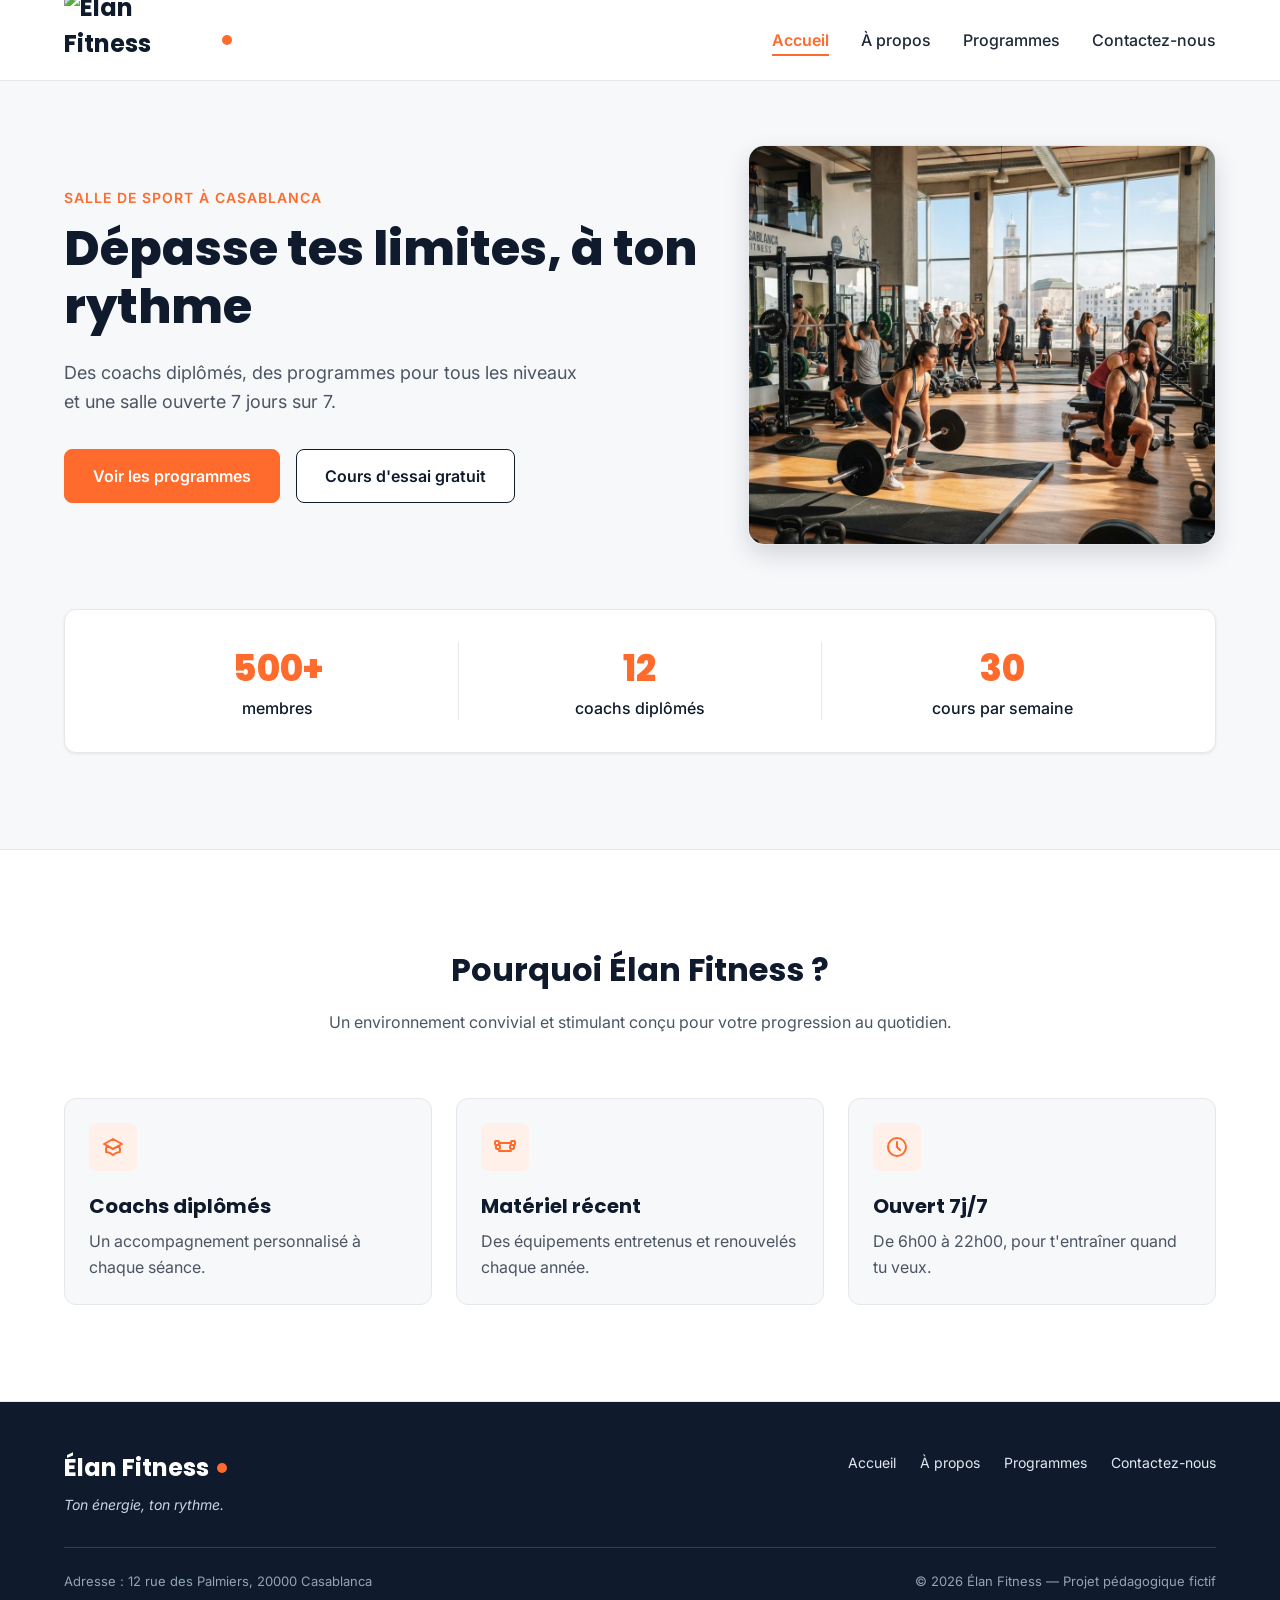
==== index.html @ 0a25fdf3 "Ajout du logo" ====
<!doctype html>
<html lang="fr">
  <head>
    <meta charset="UTF-8" />
    <meta name="viewport" content="width=device-width, initial-scale=1" />
    <meta
      name="description"
      content="Élan Fitness, salle de sport à Casablanca : musculation, yoga, cardio et boxe fitness avec des coachs diplômés. Réservez votre cours d'essai gratuit."
    />
    <title>Élan Fitness | Salle de sport à Casablanca</title>

    <link rel="preconnect" href="https://fonts.googleapis.com" />
    <link rel="preconnect" href="https://fonts.gstatic.com" crossorigin />
    <link
      href="https://fonts.googleapis.com/css2?family=Inter:wght@400;500;600&family=Poppins:wght@600;700;800&display=swap"
      rel="stylesheet"
    />

    <link rel="stylesheet" href="style.css" />
  </head>

  <body>
    <header class="en-tete">
      <div class="conteneur en-tete-contenu">
        <a href="/index.html" class="logo">
          <img src="img/logo-elan.png" alt="Élan Fitness">
        </a>

        <nav aria-label="Navigation principale">
          <ul class="menu">
            <li><a href="./index.html" class="lien-actif">Accueil</a></li>
            <li><a href="./propos.html">À propos</a></li>
            <li><a href="./programmes.html">Programmes</a></li>
            <li><a href="./contact.html">Contactez-nous</a></li>
          </ul>
        </nav>
      </div>
    </header>

    <main>
      <section id="accueil" class="hero">
        <div class="conteneur">
          <div class="hero-contenu">
            <div class="hero-texte">
              <p class="sur-titre">Salle de sport à Casablanca</p>
              <h1>Dépasse tes limites, à ton rythme</h1>
              <p class="hero-description">
                Des coachs diplômés, des programmes pour tous les niveaux et une
                salle ouverte 7 jours sur 7.
              </p>
              <div class="boutons">
                <a href="./programmes.html" class="bouton bouton-principal"
                  >Voir les programmes</a
                >
                <a href="./contact.html" class="bouton bouton-secondaire"
                  >Cours d'essai gratuit</a
                >
              </div>
            </div>

            <img
              class="hero-image"
              src="img/hero.jpg"
              alt="Des personnes s'entraînent dans une salle de sport lumineuse à Casablanca"
            />
          </div>

          <div class="chiffres">
            <div class="chiffre">
              <p class="chiffre-nombre">500+</p>
              <p>membres</p>
            </div>
            <div class="chiffre">
              <p class="chiffre-nombre">12</p>
              <p>coachs diplômés</p>
            </div>
            <div class="chiffre">
              <p class="chiffre-nombre">30</p>
              <p>cours par semaine</p>
            </div>
          </div>
        </div>
      </section>

      <section class="section section-blanche">
        <div class="conteneur">
          <div class="section-titre">
            <h2>Pourquoi Élan Fitness ?</h2>
            <p>
              Un environnement convivial et stimulant conçu pour votre
              progression au quotidien.
            </p>
          </div>

          <div class="cartes">
            <article class="carte carte-avantage">
              <div class="icone"><img src="img/icone-coach.svg" alt="" /></div>
              <h3>Coachs diplômés</h3>
              <p>Un accompagnement personnalisé à chaque séance.</p>
            </article>

            <article class="carte carte-avantage">
              <div class="icone">
                <img src="img/icone-materiel.svg" alt="" />
              </div>
              <h3>Matériel récent</h3>
              <p>Des équipements entretenus et renouvelés chaque année.</p>
            </article>

            <article class="carte carte-avantage">
              <div class="icone">
                <img src="img/icone-horloge.svg" alt="" />
              </div>
              <h3>Ouvert 7j/7</h3>
              <p>De 6h00 à 22h00, pour t'entraîner quand tu veux.</p>
            </article>
          </div>
        </div>
      </section>
    </main>

    <footer class="pied-de-page">
      <div class="conteneur">
        <div class="pied-haut">
          <div>
            <p class="logo logo-clair">Élan Fitness</p>
            <p class="slogan">Ton énergie, ton rythme.</p>
          </div>

          <nav aria-label="Navigation du pied de page">
            <ul class="menu menu-pied">
              <li><a href="./index.html">Accueil</a></li>
              <li><a href="./propos.html">À propos</a></li>
              <li><a href="./programmes.html">Programmes</a></li>
              <li><a href="./contact.html">Contactez-nous</a></li>
            </ul>
          </nav>
        </div>

        <div class="pied-bas">
          <p>Adresse : 12 rue des Palmiers, 20000 Casablanca</p>
          <p>&copy; 2026 Élan Fitness — Projet pédagogique fictif</p>
        </div>
      </div>
    </footer>
  </body>
</html>
---- style.css ----
* {
  box-sizing: border-box;
  margin: 0;
  padding: 0;
}

html {
  scroll-behavior: smooth;
}

body {
  font-family: 'Inter', Arial, sans-serif;
  font-size: 16px;
  line-height: 1.5;
  color: #1F2937;
  background-color: #F7F8FA;
}

h1, h2, h3, h4 {
  font-family: 'Poppins', Arial, sans-serif;
  color: #0F1B2D;
}

a {
  color: inherit;
  text-decoration: none;
}

ul {
  list-style: none;
}

img {
  display: block;
  max-width: 100%;
}

a:focus-visible,
button:focus-visible {
  outline: 3px solid #FF6B2C;
  outline-offset: 2px;
}

svg{
  height: 20px;
}

.conteneur {
  width: 100%;
  max-width: 1200px;
  margin: 0 auto;
  padding: 0 24px;
}

.section {
  padding: 96px 0;
}

.section-blanche {
  background-color: #FFFFFF;
  border-top: 1px solid #E5E7EB;
  border-bottom: 1px solid #E5E7EB;
}

.section-titre {
  max-width: 640px;
  margin: 0 auto 64px;
  text-align: center;
}

.section-titre h2 {
  font-size: 32px;
  margin-bottom: 16px;
}

.section-titre h3 {
  font-size: 26px;
  margin-bottom: 12px;
}

.section-titre p {
  color: #4B5563;
}

.sur-titre {
  font-size: 14px;
  font-weight: 600;
  color: #FF6B2C;
  text-transform: uppercase;
  letter-spacing: 1px;
  margin-bottom: 12px;
}

.bouton {
  display: inline-block;
  padding: 14px 28px;
  border-radius: 8px;
  font-size: 16px;
  font-weight: 600;
  text-align: center;
  cursor: pointer;
}

.bouton-principal {
  background-color: #FF6B2C;
  border: 1px solid #FF6B2C;
  color: #FFFFFF;
}

.bouton-principal:hover {
  background-color: #F05817;
}

.bouton-secondaire {
  background-color: #FFFFFF;
  border: 1px solid #0F1B2D;
  color: #0F1B2D;
}

.bouton-secondaire:hover {
  background-color: #F3F4F6;
}

.cartes {
  display: flex;
  gap: 24px;
}

.carte {
  flex: 1;
  background-color: #FFFFFF;
  border: 1px solid #E5E7EB;
  border-radius: 12px;
  box-shadow: 0 1px 3px rgba(15, 27, 45, 0.08);
}

.icone {
  width: 48px;
  height: 48px;
  background-color: #FFF0EA;
  border-radius: 8px;
  display: flex;
  align-items: center;
  justify-content: center;
}

.icone img {
  width: 24px;
  height: 24px;
}

.icone-petite {
  width: 32px;
  height: 32px;
  border-radius: 50%;
}

.icone-petite img {
  width: 16px;
  height: 16px;
}

.en-tete {
  position: sticky;
  top: 0;
  z-index: 10;
  background-color: #FFFFFF;
  border-bottom: 1px solid #E5E7EB;
}

.en-tete-contenu {
  height: 80px;
  display: flex;
  align-items: center;
  justify-content: space-between;
}

.logo {
  display: flex;
  align-items: center;
  font-family: 'Poppins', Arial, sans-serif;
  font-size: 24px;
  font-weight: 700;
  color: #0F1B2D;
}

.logo::after {
  content: "";
  width: 10px;
  height: 10px;
  margin-left: 8px;
  background-color: #FF6B2C;
  border-radius: 50%;
}

.menu {
  display: flex;
  gap: 32px;
}

.menu a {
  font-weight: 500;
  padding-bottom: 4px;
  border-bottom: 2px solid transparent;
}

.menu a:hover {
  color: #FF6B2C;
}

.menu .lien-actif {
  color: #FF6B2C;
  font-weight: 600;
  border-bottom-color: #FF6B2C;
}

.hero {
  padding: 64px 0 96px;
}

.hero-contenu {
  display: flex;
  align-items: center;
  gap: 32px;
}

.hero-texte {
  flex: 7;
}

.hero-texte h1 {
  font-size: 48px;
  font-weight: 800;
  line-height: 1.2;
  margin-bottom: 24px;
}

.hero-description {
  max-width: 520px;
  font-size: 18px;
  line-height: 1.6;
  color: #4B5563;
  margin-bottom: 32px;
}

.boutons {
  display: flex;
  flex-wrap: wrap;
  gap: 16px;
}

.hero-image {
  flex: 5;
  min-width: 0;
  height: 400px;
  object-fit: cover;
  border-radius: 16px;
  border: 1px solid #E5E7EB;
  box-shadow: 0 10px 25px rgba(15, 27, 45, 0.15);
}

.chiffres {
  display: flex;
  margin-top: 64px;
  padding: 32px;
  background-color: #FFFFFF;
  border: 1px solid #E5E7EB;
  border-radius: 12px;
  box-shadow: 0 1px 3px rgba(15, 27, 45, 0.08);
}

.chiffre {
  flex: 1;
  text-align: center;
  font-weight: 500;
  color: #0F1B2D;
}

.chiffre + .chiffre {
  border-left: 1px solid #E5E7EB;
}

.chiffre-nombre {
  font-family: 'Poppins', Arial, sans-serif;
  font-size: 36px;
  font-weight: 800;
  color: #FF6B2C;
}

.carte-avantage {
  padding: 24px;
  background-color: #F7F8FA;
  box-shadow: none;
}

.carte-avantage .icone {
  margin-bottom: 20px;
}

.carte-avantage h3 {
  font-size: 20px;
  margin-bottom: 8px;
}

.carte-avantage p {
  color: #4B5563;
  line-height: 1.6;
}

.apropos-contenu {
  display: flex;
  align-items: center;
  gap: 64px;
}

.apropos-texte {
  flex: 7;
}

.apropos-texte h2 {
  font-size: 36px;
  line-height: 1.2;
  margin-bottom: 20px;
}

.apropos-texte p {
  color: #4B5563;
  line-height: 1.7;
  margin-bottom: 16px;
}

.valeurs {
  display: flex;
  gap: 16px;
  margin-top: 32px;
}

.valeur {
  flex: 1;
  display: flex;
  align-items: center;
  gap: 12px;
  padding: 12px 16px;
  background-color: #FFFFFF;
  border: 1px solid #E5E7EB;
  border-radius: 12px;
  font-family: 'Poppins', Arial, sans-serif;
  font-size: 14px;
  font-weight: 600;
  color: #0F1B2D;
}

.apropos-image {
  flex: 5;
  min-width: 0;
  height: 360px;
  object-fit: cover;
  border-radius: 16px;
  box-shadow: 0 10px 25px rgba(15, 27, 45, 0.15);
}

.carte-programme {
  display: flex;
  flex-direction: column;
  overflow: hidden;
}

.carte-programme > img {
  width: 100%;
  height: 200px;
  object-fit: cover;
}

.programme-corps {
  flex: 1;
  display: flex;
  flex-direction: column;
  padding: 20px;
}

.programme-corps h3 {
  font-size: 20px;
  margin-bottom: 8px;
}

.programme-corps p {
  font-size: 15px;
  color: #4B5563;
}

.etiquette {
  align-self: flex-start;
  padding: 4px 10px;
  margin-bottom: 12px;
  border-radius: 6px;
  font-size: 12px;
  font-weight: 600;
}

.etiquette-orange {
  background-color: #FFEDE5;
  color: #C2410C;
}

.etiquette-bleue {
  background-color: #DBEAFE;
  color: #1D4ED8;
}

.etiquette-verte {
  background-color: #D1FAE5;
  color: #047857;
}

.programme-corps .duree {
  display: flex;
  align-items: center;
  gap: 8px;
  margin-top: auto;
  padding-top: 16px;
  border-top: 1px solid #E5E7EB;
  font-size: 13px;
  font-weight: 600;
  color: #0F1B2D;
}

.programme-corps h3 + p {
  margin-bottom: 16px;
}

.duree img {
  width: 16px;
  height: 16px;
}

.formules {
  margin-top: 96px;
}

.formule {
  position: relative;
  display: flex;
  flex-direction: column;
  padding: 28px;
}

.formule h4 {
  font-size: 20px;
}

.prix {
  margin: 8px 0 16px;
  font-family: 'Poppins', Arial, sans-serif;
  font-size: 30px;
  font-weight: 800;
  color: #FF6B2C;
}

.prix span {
  font-family: 'Inter', Arial, sans-serif;
  font-size: 16px;
  font-weight: 500;
  color: #4B5563;
}

.prix-note {
  margin: -8px 0 16px;
  font-size: 13px;
  color: #4B5563;
}

.formule-liste {
  flex: 1;
  margin-bottom: 24px;
}

.formule-liste li {
  padding-left: 28px;
  margin-bottom: 12px;
  font-size: 15px;
  background-image: url('img/icone-check.svg');
  background-repeat: no-repeat;
  background-position: left center;
  background-size: 16px;
}

.formule .bouton {
  display: block;
}

.formule-populaire {
  border: 2px solid #FF6B2C;
  box-shadow: 0 10px 25px rgba(255, 107, 44, 0.2);
}

.badge-populaire {
  position: absolute;
  top: -14px;
  left: 50%;
  transform: translateX(-50%);
  padding: 4px 14px;
  background-color: #FF6B2C;
  border-radius: 999px;
  font-size: 12px;
  font-weight: 700;
  text-transform: uppercase;
  color: #FFFFFF;
}

.pied-de-page {
  padding: 48px 0 32px;
  background-color: #0F1B2D;
  color: #FFFFFF;
}

.pied-haut {
  display: flex;
  justify-content: space-between;
  align-items: flex-start;
  padding-bottom: 32px;
  border-bottom: 1px solid rgba(255, 255, 255, 0.15);
}

.logo-clair {
  color: #FFFFFF;
}

.slogan {
  margin-top: 8px;
  font-size: 14px;
  font-style: italic;
  color: #CBD5E1;
}

.menu-pied {
  gap: 24px;
}

.menu-pied a {
  font-size: 14px;
  font-weight: 400;
  color: #E2E8F0;
}

.pied-bas {
  display: flex;
  justify-content: space-between;
  margin-top: 24px;
  font-size: 13px;
  color: #94A3B8;
}
.flex {
      display: flex;
    }
.gauche {
      width: 65%;
      padding-top: 80px;
    }

    .droite {
      width: 90%;
      padding: 20px;
      padding-left: 50px;
    }
    .formuleM{
      background-color:#FFFFFF ;
      border-radius : 80px ;
      width: 100%;
      padding: 50px;
      display: flex;
      flex-direction: column;
      
    }
    .formuleM label{
      border-radius: 50px;
      font-weight: bold;
      padding: 5px;
      margin-bottom: 10px;

    }
    .formuleM input{
      padding: 5px;
      margin-bottom:10px ;
    }
    .formuleM #msg {
      height: 100px;
      padding: 5px;
      margin-bottom:10px ;
    
    }
    .ligne {
    display: flex;
    gap: 20px;
}

  .ligne > div {
    width: 50%;
    display: flex;
    flex-direction: column;
}
.logo img {
    width: 150px;
    height: 100px;
}
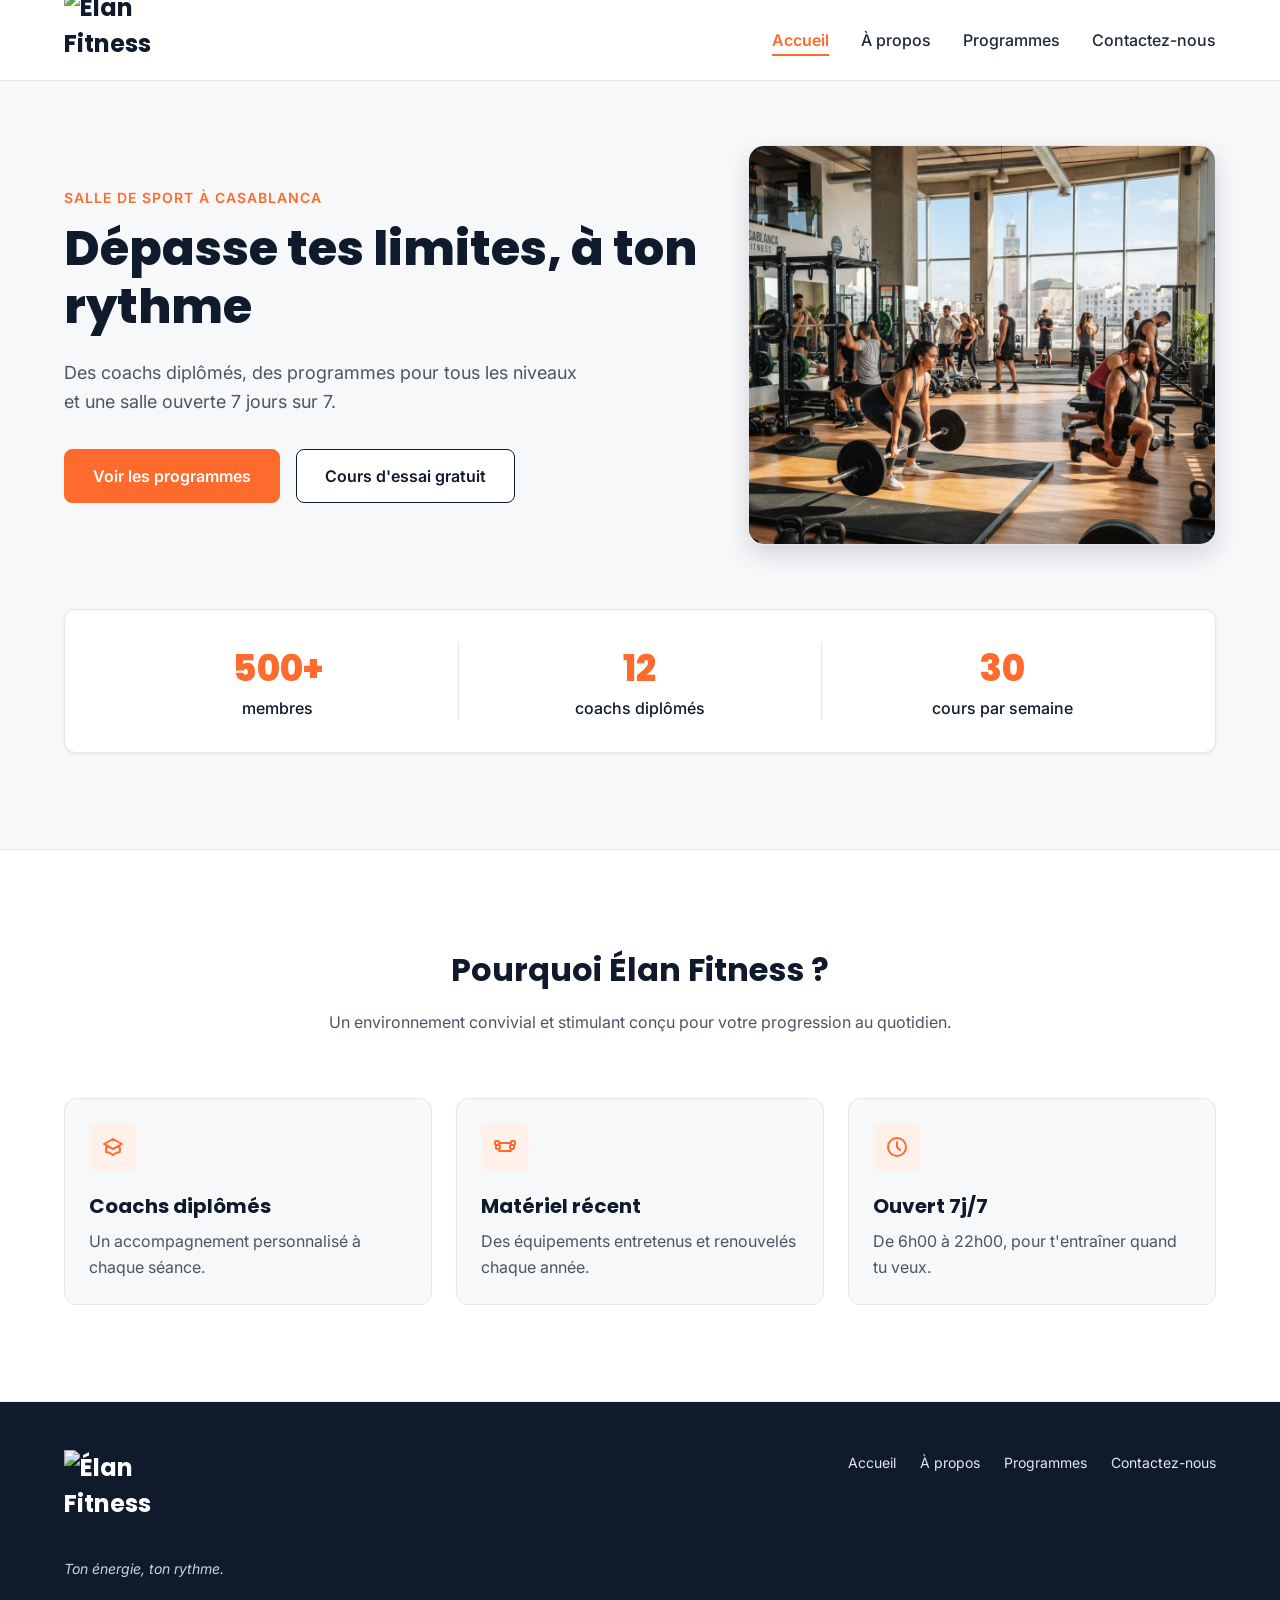
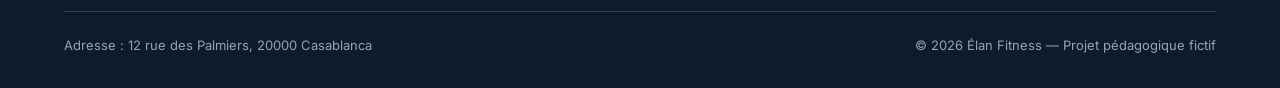
==== commit 8c1d105c: "ajouter responsive" ====
--- a/index.html
+++ b/index.html
@@ -123,7 +123,9 @@
       <div class="conteneur">
         <div class="pied-haut">
           <div>
-            <p class="logo logo-clair">Élan Fitness</p>
+            <p class="logo logo-clair">
+              <img src="img/logo-elan.png" alt="Élan Fitness">
+            </p>
             <p class="slogan">Ton énergie, ton rythme.</p>
           </div>
 
--- a/style.css
+++ b/style.css
@@ -184,14 +184,7 @@
   color: #0F1B2D;
 }
 
-.logo::after {
-  content: "";
-  width: 10px;
-  height: 10px;
-  margin-left: 8px;
-  background-color: #FF6B2C;
-  border-radius: 50%;
-}
+
 
 .menu {
   display: flex;
@@ -572,7 +565,7 @@
       
     }
     .formuleM label{
-      border-radius: 50px;
+      border-radius: 60px;
       font-weight: bold;
       padding: 5px;
       margin-bottom: 10px;
@@ -601,4 +594,277 @@
 .logo img {
     width: 150px;
     height: 100px;
-}+}
+
+
+@media (max-width: 768px) {
+
+  .conteneur {
+    padding: 0 16px;
+  }
+
+  .section {
+    padding: 60px 0;
+  }
+
+  
+  .en-tete-contenu {
+    height: auto;
+    min-height: 70px;
+    flex-direction: column;
+    gap: 15px;
+    padding: 15px 0;
+  }
+
+  .logo {
+    font-size: 20px;
+  }
+
+  .logo img {
+    width: 100px;
+    height: auto;
+  }
+
+  .menu {
+    width: 100%;
+    justify-content: center;
+    gap: 15px;
+    flex-wrap: wrap;
+  }
+
+  .menu a {
+    font-size: 14px;
+  }
+  
+
+  
+  .hero {
+    padding: 45px 0 60px;
+  }
+
+  .hero-contenu {
+    flex-direction: column;
+  }
+
+  .hero-texte {
+    width: 100%;
+  }
+
+  .hero-texte h1 {
+    font-size: 34px;
+  }
+
+  .hero-description {
+    font-size: 16px;
+  }
+
+  .hero-image {
+    width: 100%;
+    height: 280px;
+  }
+
+  
+  .boutons {
+    flex-direction: column;
+  }
+
+  .bouton {
+    width: 100%;
+  }
+  .bouton {
+    width: 100%;
+    padding: 12px 20px;
+    font-size: 15px;
+  }
+
+  
+  .chiffres {
+    flex-direction: column;
+    gap: 20px;
+    padding: 25px;
+  }
+
+  .chiffre + .chiffre {
+    border-left: none;
+    border-top: 1px solid #E5E7EB;
+    padding-top: 20px;
+  }
+
+  
+  .cartes {
+    flex-direction: column;
+  }
+
+  
+  .apropos-contenu {
+    flex-direction: column;
+    gap: 30px;
+  }
+
+  .apropos-texte {
+    width: 100%;
+  }
+
+  .apropos-texte h2 {
+    font-size: 30px;
+  }
+
+  .apropos-image {
+    width: 100%;
+    height: 280px;
+  }
+
+  .valeurs {
+    flex-direction: column;
+  }
+
+  
+  .carte-programme > img {
+    height: 180px;
+  }
+
+  
+  .formules {
+    margin-top: 60px;
+  }
+
+  .formule {
+    padding: 25px;
+  }
+
+ 
+  .flex {
+    flex-direction: column;
+  }
+
+  .gauche,
+  .droite {
+    width: 100%;
+  }
+
+  .gauche {
+    padding-top: 20px;
+  }
+
+  .droite {
+    padding: 20px 0;
+  }
+  .droite {
+    width: 100%;
+  }
+
+  .gauche {
+    padding-top: 20px;
+  }
+
+  .droite {
+    padding: 20px 0;
+  }
+
+  .formuleM {
+    width: 100%;
+    padding: 25px;
+    border-radius: 30px;
+  }
+
+  .ligne {
+    flex-direction: column;
+    gap: 0;
+  }
+
+  .ligne > div {
+    width: 100%;
+  }
+  .formuleM label{
+      
+      padding: 0px;
+      
+    }
+
+  
+  .formuleM #msg {
+    width: 100%;
+  }
+
+  
+  .pied-haut {
+    flex-direction: column;
+    gap: 25px;
+  }
+
+  .menu-pied {
+    flex-wrap: wrap;
+  }
+
+  .pied-bas {
+    flex-direction: column;
+    gap: 10px;
+  }
+}
+
+@media (max-width: 992px) {
+
+  .conteneur {
+    padding: 0 20px;
+  }
+
+  .section {
+    padding: 70px 0;
+  }
+
+  
+  .menu {
+    gap: 20px;
+  }
+
+  
+  .hero-contenu {
+    gap: 25px;
+  }
+
+  .hero-texte h1 {
+    font-size: 40px;
+  }
+
+  .hero-image {
+    height: 350px;
+  }
+
+  
+  .apropos-contenu {
+    gap: 35px;
+  }
+
+  .apropos-texte h2 {
+    font-size: 30px;
+  }
+
+  .apropos-image {
+    height: 320px;
+  }
+
+  
+  .cartes {
+    gap: 16px;
+  }
+
+  
+  .gauche {
+    width: 50%;
+  }
+
+  .droite {
+    width: 50%;
+    padding-left: 30px;
+  }
+
+  .formuleM {
+    padding: 35px;
+    border-radius: 40px;
+  }
+
+  .ligne {
+    gap: 15px;
+  }
+}
+
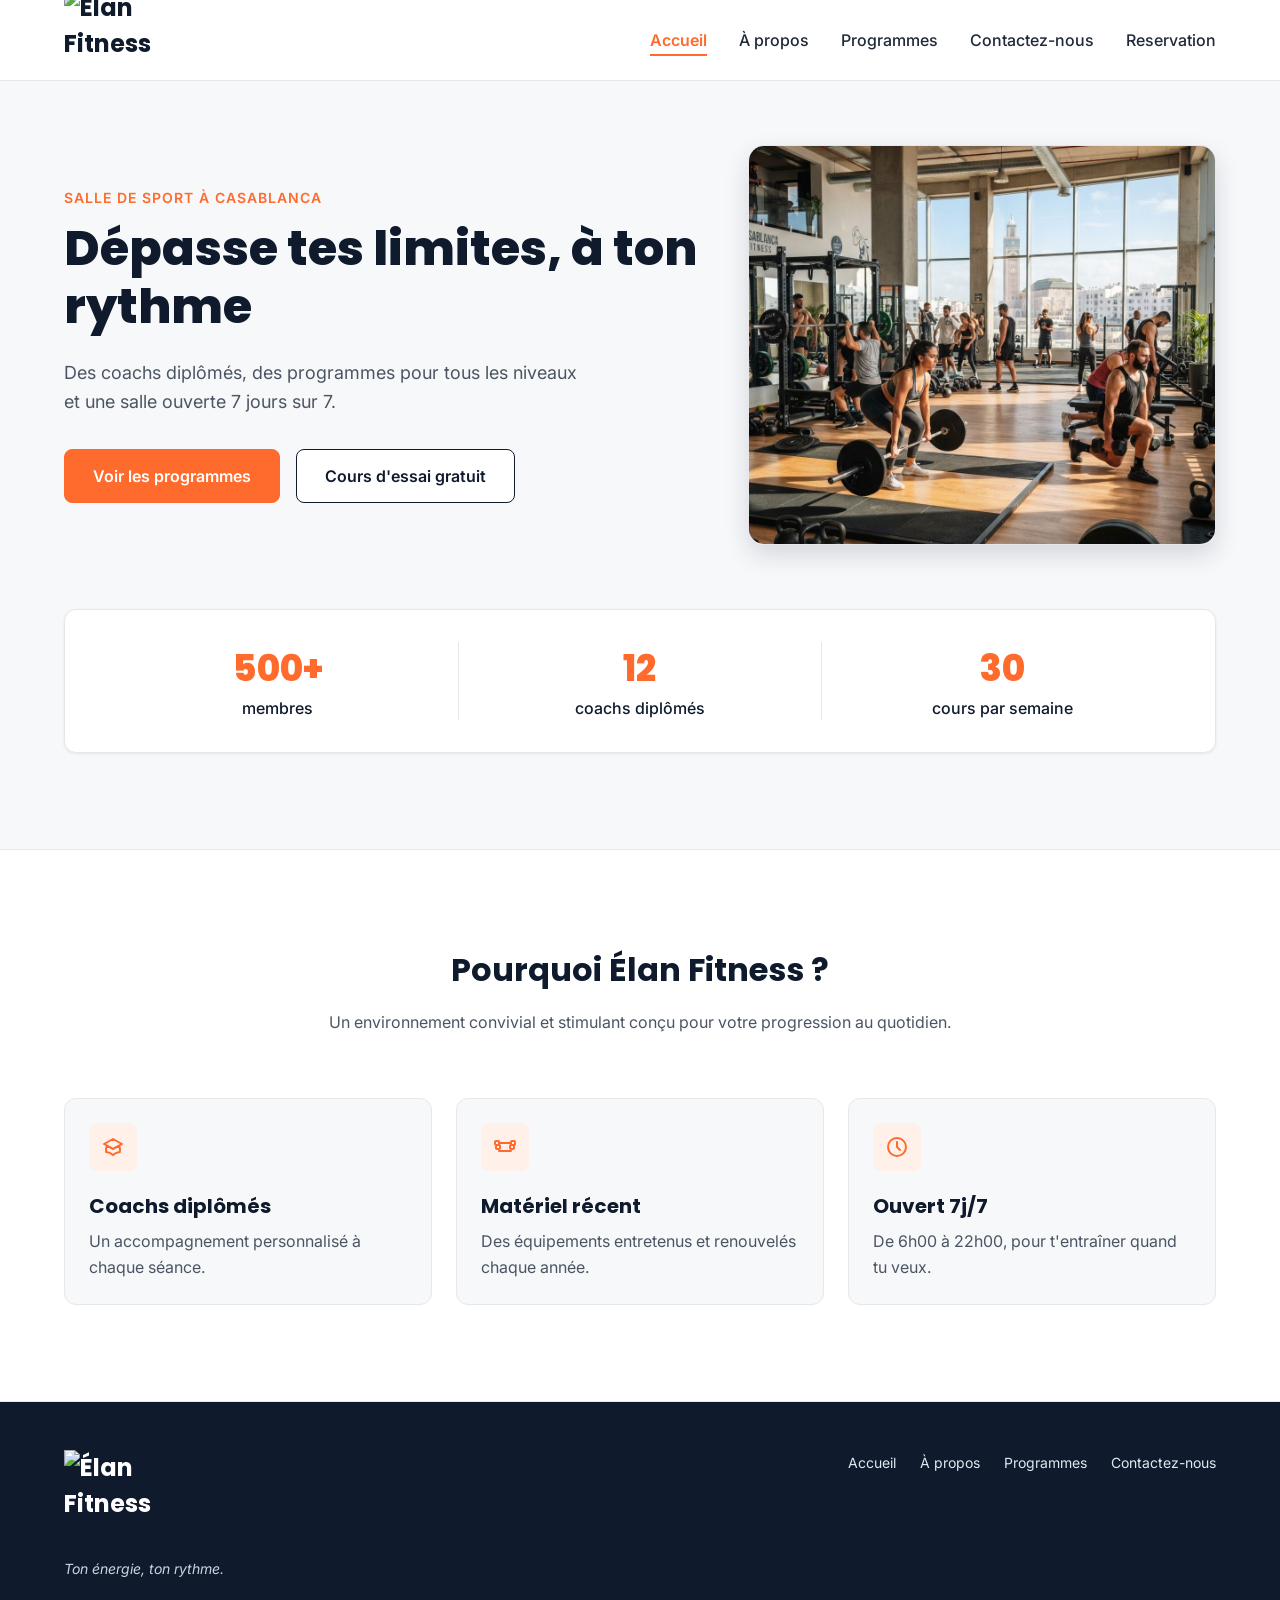
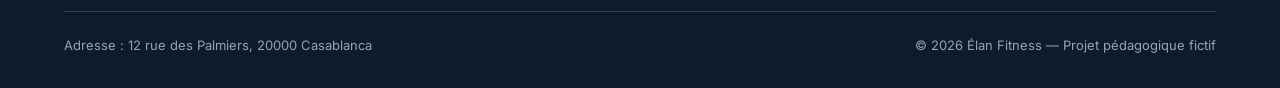
==== commit 029507d1: "creer la page de reservation" ====
--- a/index.html
+++ b/index.html
@@ -32,6 +32,7 @@
             <li><a href="./propos.html">À propos</a></li>
             <li><a href="./programmes.html">Programmes</a></li>
             <li><a href="./contact.html">Contactez-nous</a></li>
+            <li><a href="./reserver.html">Reservation</a></li>
           </ul>
         </nav>
       </div>
--- a/style.css
+++ b/style.css
@@ -91,7 +91,7 @@
   margin-bottom: 12px;
 }
 
-.bouton {
+.bouton  {
   display: inline-block;
   padding: 14px 28px;
   border-radius: 8px;
@@ -543,228 +543,234 @@
   color: #94A3B8;
 }
 .flex {
-      display: flex;
-    }
+  display: flex;
+}
+
 .gauche {
-      width: 65%;
-      padding-top: 80px;
-    }
-
-    .droite {
-      width: 90%;
-      padding: 20px;
-      padding-left: 50px;
-    }
-    .formuleM{
-      background-color:#FFFFFF ;
-      border-radius : 80px ;
-      width: 100%;
-      padding: 50px;
-      display: flex;
-      flex-direction: column;
-      
-    }
-    .formuleM label{
-      border-radius: 60px;
-      font-weight: bold;
-      padding: 5px;
-      margin-bottom: 10px;
-
-    }
-    .formuleM input{
-      padding: 5px;
-      margin-bottom:10px ;
-    }
-    .formuleM #msg {
-      height: 100px;
-      padding: 5px;
-      margin-bottom:10px ;
-    
-    }
-    .ligne {
-    display: flex;
-    gap: 20px;
-}
-
-  .ligne > div {
-    width: 50%;
-    display: flex;
-    flex-direction: column;
+  width: 40%;
+  padding-top: 20px;
+}
+
+.droite {
+  width: 60%;
+  padding: 20px 0 20px 16px;
+}
+
+.formuleM {
+  display: flex;
+  flex-direction: column;
+  width: 100%;
+  padding: 50px;
+  background-color: #FFFFFF;
+  border-radius: 80px;
+}
+
+.formuleM label {
+  margin-bottom: 10px;
+  padding: 5px;
+  border-radius: 60px;
+  font-weight: bold;
+}
+
+.formuleM input {
+  margin-bottom: 10px;
+  padding: 5px;
+}
+
+.formuleM #msg {
+  height: 100px;
+  margin-bottom: 10px;
+  padding: 5px;
+}
+
+.ligne {
+  display: flex;
+  gap: 20px;
+}
+
+.ligne > div {
+  display: flex;
+  flex-direction: column;
+  width: 50%;
+}
+
+.formuleM input,
+.formuleM textarea {
+  width: 100%;
+  padding: 10px;
+  border: 1px solid #CBD5E1;
+  border-radius: 6px;
+  font: inherit;
+}
+
+.formuleM textarea {
+  min-height: 120px;
+  resize: vertical;
 }
 .logo img {
-    width: 150px;
-    height: 100px;
-}
-
-
-@media (max-width: 768px) {
-
+  width: 150px;
+  height: 100px;
+}
+
+.bouton:hover {
+  transform: scale(1.1);
+}
+
+
+
+
+
+
+
+@media (max-width: 900px) {
+  .conteneur {
+    padding: 0 20px;
+  }
+
+  .section {
+    padding: 64px 0;
+  }
+
+  .menu {
+    gap: 16px;
+  }
+
+  .hero-texte h1 {
+    font-size: 38px;
+  }
+
+  .hero-image {
+    height: 320px;
+  }
+
+  .cartes {
+    flex-wrap: wrap;
+  }
+
+  .carte-programme {
+    flex: 1 1 calc(50% - 12px);
+  }
+
+  .apropos-contenu {
+    gap: 32px;
+  }
+
+  .valeurs {
+    flex-wrap: wrap;
+  }
+
+  .valeur {
+    flex: 1 1 200px;
+  }
+
+  .gauche {
+    width: 40%;
+    padding-top: 20px;
+  }
+
+  .droite {
+    width: 60%;
+    padding: 20px 0 20px 16px;
+  }
+}
+
+
+@media (max-width: 600px) {
   .conteneur {
     padding: 0 16px;
   }
 
   .section {
-    padding: 60px 0;
-  }
-
-  
+    padding: 48px 0;
+  }
+
   .en-tete-contenu {
     height: auto;
-    min-height: 70px;
     flex-direction: column;
-    gap: 15px;
-    padding: 15px 0;
-  }
-
-  .logo {
-    font-size: 20px;
+    gap: 12px;
+    padding: 12px 0;
   }
 
   .logo img {
-    width: 100px;
+    width: 110px;
     height: auto;
   }
 
   .menu {
-    width: 100%;
     justify-content: center;
-    gap: 15px;
     flex-wrap: wrap;
+    gap: 8px 14px;
   }
 
   .menu a {
     font-size: 14px;
   }
-  
-
-  
+
   .hero {
-    padding: 45px 0 60px;
-  }
-
-  .hero-contenu {
+    padding: 40px 0 48px;
+  }
+
+  .hero-contenu,
+  .apropos-contenu {
     flex-direction: column;
-  }
-
-  .hero-texte {
-    width: 100%;
+    gap: 24px;
   }
 
   .hero-texte h1 {
-    font-size: 34px;
+    font-size: 32px;
   }
 
   .hero-description {
     font-size: 16px;
   }
 
-  .hero-image {
+  .hero-image,
+  .apropos-image {
     width: 100%;
-    height: 280px;
-  }
-
-  
-  .boutons {
+    height: 250px;
+  }
+
+  .boutons,
+  .cartes,
+  .valeurs {
     flex-direction: column;
   }
 
   .bouton {
     width: 100%;
   }
-  .bouton {
-    width: 100%;
-    padding: 12px 20px;
-    font-size: 15px;
-  }
-
-  
+
   .chiffres {
     flex-direction: column;
-    gap: 20px;
-    padding: 25px;
-  }
-
-  .chiffre + .chiffre {
-    border-left: none;
+    gap: 16px;
+    padding: 20px;
+  }
+
+  .chiffre  {
+    border: 0;
     border-top: 1px solid #E5E7EB;
-    padding-top: 20px;
-  }
-
-  
-  .cartes {
-    flex-direction: column;
-  }
-
-  
-  .apropos-contenu {
-    flex-direction: column;
-    gap: 30px;
-  }
-
-  .apropos-texte {
+    padding-top: 16px;
+  }
+
+  .carte-programme {
     width: 100%;
   }
 
-  .apropos-texte h2 {
-    font-size: 30px;
-  }
-
-  .apropos-image {
-    width: 100%;
-    height: 280px;
-  }
-
-  .valeurs {
-    flex-direction: column;
-  }
-
-  
-  .carte-programme > img {
-    height: 180px;
-  }
-
-  
-  .formules {
-    margin-top: 60px;
-  }
-
-  .formule {
-    padding: 25px;
-  }
-
- 
   .flex {
     flex-direction: column;
+    gap: 20px;
   }
 
   .gauche,
   .droite {
     width: 100%;
-  }
-
-  .gauche {
-    padding-top: 20px;
-  }
-
-  .droite {
-    padding: 20px 0;
-  }
-  .droite {
-    width: 100%;
-  }
-
-  .gauche {
-    padding-top: 20px;
-  }
-
-  .droite {
-    padding: 20px 0;
+    padding: 0;
   }
 
   .formuleM {
     width: 100%;
-    padding: 25px;
-    border-radius: 30px;
+    padding: 20px;
+    border-radius: 16px;
   }
 
   .ligne {
@@ -775,96 +781,19 @@
   .ligne > div {
     width: 100%;
   }
-  .formuleM label{
-      
-      padding: 0px;
-      
-    }
-
-  
-  .formuleM #msg {
+
+  .formuleM input,
+  .formuleM textarea {
     width: 100%;
   }
 
-  
-  .pied-haut {
-    flex-direction: column;
-    gap: 25px;
-  }
-
-  .menu-pied {
-    flex-wrap: wrap;
-  }
-
+  .pied-haut,
   .pied-bas {
     flex-direction: column;
-    gap: 10px;
-  }
-}
-
-@media (max-width: 992px) {
-
-  .conteneur {
-    padding: 0 20px;
-  }
-
-  .section {
-    padding: 70px 0;
-  }
-
-  
-  .menu {
-    gap: 20px;
-  }
-
-  
-  .hero-contenu {
-    gap: 25px;
-  }
-
-  .hero-texte h1 {
-    font-size: 40px;
-  }
-
-  .hero-image {
-    height: 350px;
-  }
-
-  
-  .apropos-contenu {
-    gap: 35px;
-  }
-
-  .apropos-texte h2 {
-    font-size: 30px;
-  }
-
-  .apropos-image {
-    height: 320px;
-  }
-
-  
-  .cartes {
-    gap: 16px;
-  }
-
-  
-  .gauche {
-    width: 50%;
-  }
-
-  .droite {
-    width: 50%;
-    padding-left: 30px;
-  }
-
-  .formuleM {
-    padding: 35px;
-    border-radius: 40px;
-  }
-
-  .ligne {
-    gap: 15px;
-  }
-}
-
+    gap: 18px;
+  }
+
+  .menu-pied {
+    justify-content: flex-start;
+  }
+}
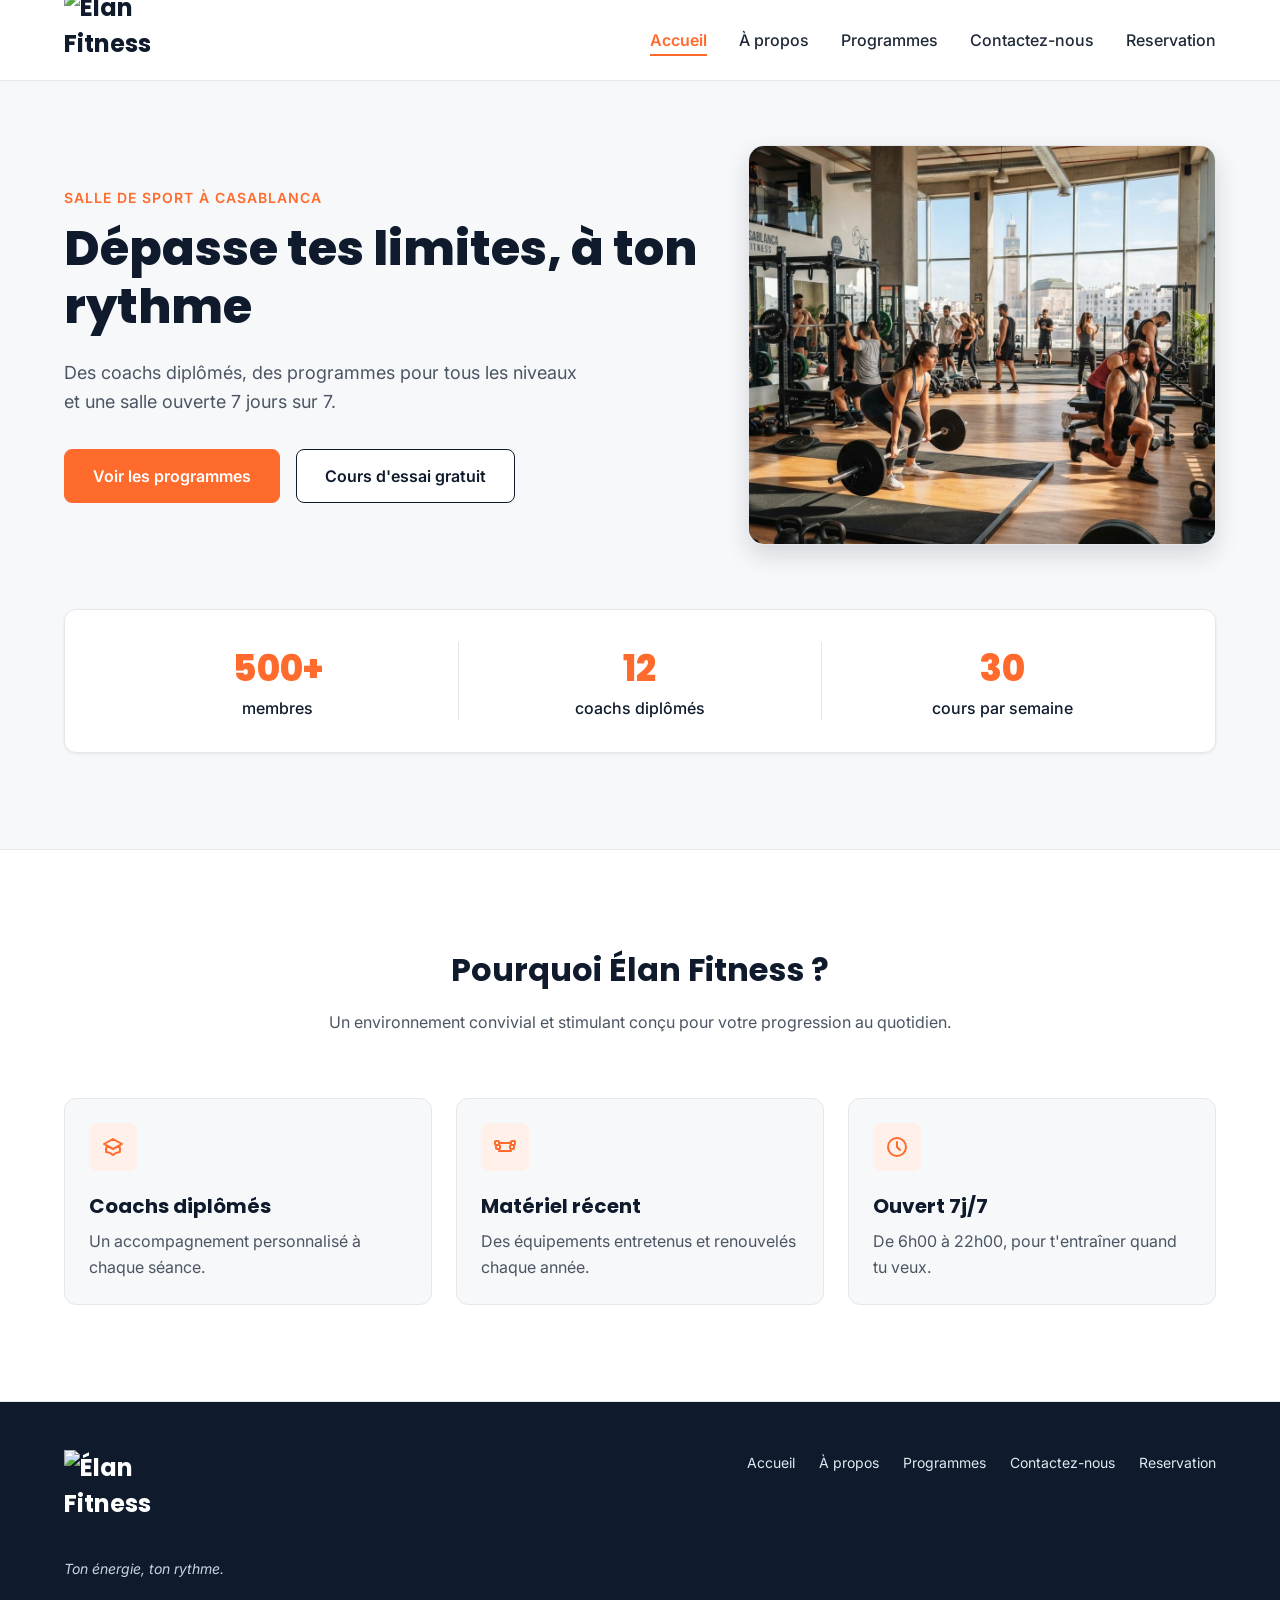
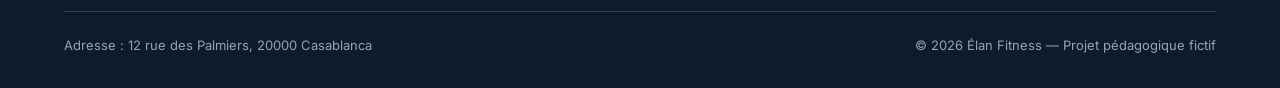
==== commit 2cd6dd23: "Modifier la pade de reservation" ====
--- a/index.html
+++ b/index.html
@@ -136,6 +136,7 @@
               <li><a href="./propos.html">À propos</a></li>
               <li><a href="./programmes.html">Programmes</a></li>
               <li><a href="./contact.html">Contactez-nous</a></li>
+              <li><a href="./reserver.html" >Reservation</a></li>
             </ul>
           </nav>
         </div>
--- a/style.css
+++ b/style.css
@@ -542,6 +542,7 @@
   font-size: 13px;
   color: #94A3B8;
 }
+
 .flex {
   display: flex;
 }
@@ -574,7 +575,10 @@
 
 .formuleM input {
   margin-bottom: 10px;
-  padding: 5px;
+  padding: 10px;
+  width: 100%;
+  border: 1px solid #CBD5E1;
+  border-radius: 6px;
 }
 
 .formuleM #msg {
@@ -594,19 +598,16 @@
   width: 50%;
 }
 
-.formuleM input,
 .formuleM textarea {
   width: 100%;
   padding: 10px;
   border: 1px solid #CBD5E1;
   border-radius: 6px;
-  font: inherit;
-}
-
-.formuleM textarea {
   min-height: 120px;
-  resize: vertical;
-}
+  
+}
+
+
 .logo img {
   width: 150px;
   height: 100px;
@@ -615,6 +616,16 @@
 .bouton:hover {
   transform: scale(1.1);
 }
+
+.formuleM select{
+  margin-bottom: 10px;
+  padding: 10px;
+  width: 100%;
+  border: 1px solid #CBD5E1;
+  border-radius: 6px;
+
+}
+
 
 
 
@@ -710,7 +721,10 @@
     padding: 40px 0 48px;
   }
 
-  .hero-contenu,
+  .hero-contenu{
+    flex-direction: column;
+    gap: 20px;
+  }
   .apropos-contenu {
     flex-direction: column;
     gap: 24px;
@@ -724,14 +738,13 @@
     font-size: 16px;
   }
 
-  .hero-image,
+ 
   .apropos-image {
     width: 100%;
     height: 250px;
   }
 
-  .boutons,
-  .cartes,
+  
   .valeurs {
     flex-direction: column;
   }
@@ -761,7 +774,7 @@
     gap: 20px;
   }
 
-  .gauche,
+  
   .droite {
     width: 100%;
     padding: 0;
@@ -782,12 +795,12 @@
     width: 100%;
   }
 
-  .formuleM input,
+  
   .formuleM textarea {
     width: 100%;
   }
 
-  .pied-haut,
+  
   .pied-bas {
     flex-direction: column;
     gap: 18px;
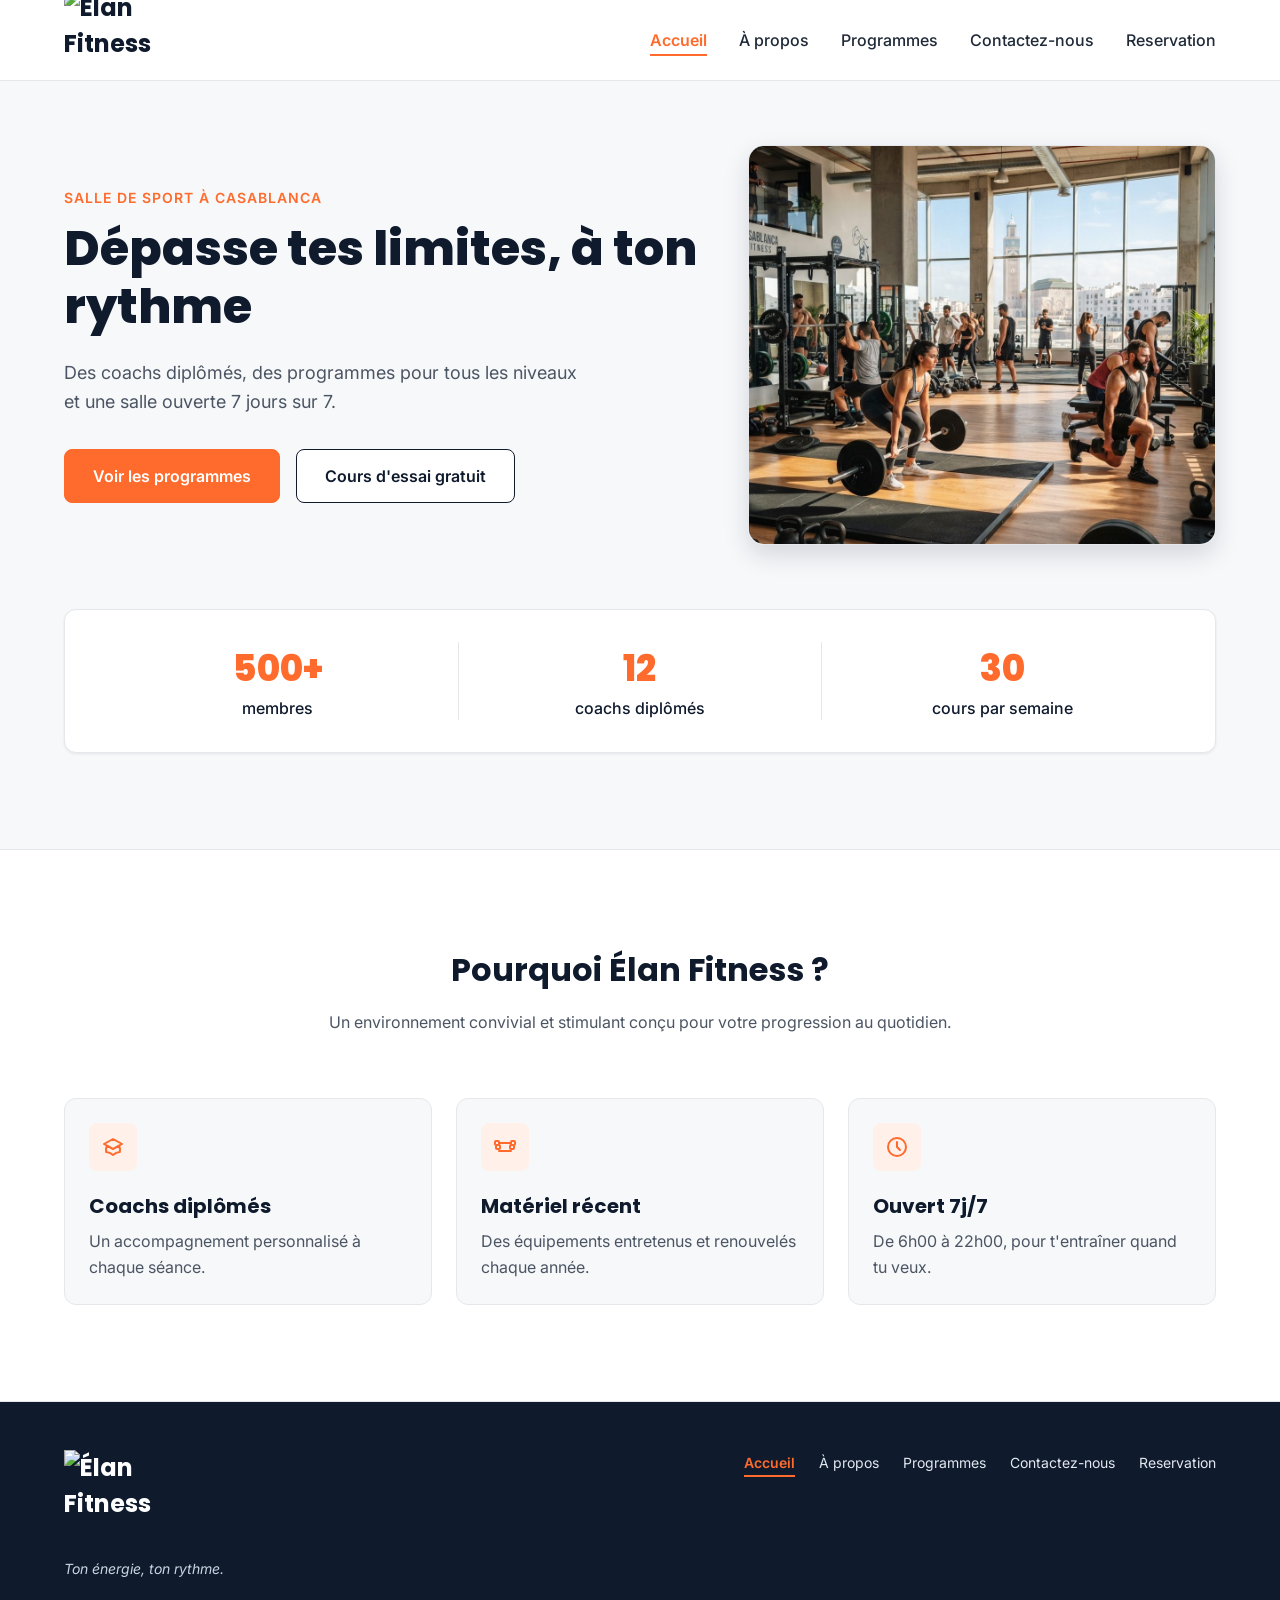
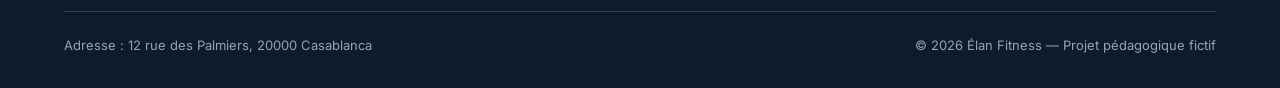
==== commit 957c2b10: "Modification totale du site" ====
--- a/index.html
+++ b/index.html
@@ -53,7 +53,7 @@
                 <a href="./programmes.html" class="bouton bouton-principal"
                   >Voir les programmes</a
                 >
-                <a href="./contact.html" class="bouton bouton-secondaire"
+                <a href="./reserver.html" class="bouton bouton-secondaire"
                   >Cours d'essai gratuit</a
                 >
               </div>
@@ -132,7 +132,7 @@
 
           <nav aria-label="Navigation du pied de page">
             <ul class="menu menu-pied">
-              <li><a href="./index.html">Accueil</a></li>
+              <li><a href="./index.html" class="lien-actif">Accueil</a></li>
               <li><a href="./propos.html">À propos</a></li>
               <li><a href="./programmes.html">Programmes</a></li>
               <li><a href="./contact.html">Contactez-nous</a></li>
--- a/style.css
+++ b/style.css
@@ -623,67 +623,10 @@
   width: 100%;
   border: 1px solid #CBD5E1;
   border-radius: 6px;
-
-}
-
-
-
-
-
-
-
-
-@media (max-width: 900px) {
-  .conteneur {
-    padding: 0 20px;
-  }
-
-  .section {
-    padding: 64px 0;
-  }
-
-  .menu {
-    gap: 16px;
-  }
-
-  .hero-texte h1 {
-    font-size: 38px;
-  }
-
-  .hero-image {
-    height: 320px;
-  }
-
-  .cartes {
-    flex-wrap: wrap;
-  }
-
-  .carte-programme {
-    flex: 1 1 calc(50% - 12px);
-  }
-
-  .apropos-contenu {
-    gap: 32px;
-  }
-
-  .valeurs {
-    flex-wrap: wrap;
-  }
-
-  .valeur {
-    flex: 1 1 200px;
-  }
-
-  .gauche {
-    width: 40%;
-    padding-top: 20px;
-  }
-
-  .droite {
-    width: 60%;
-    padding: 20px 0 20px 16px;
-  }
-}
+  
+
+}
+
 
 
 @media (max-width: 600px) {
@@ -807,6 +750,19 @@
   }
 
   .menu-pied {
-    justify-content: flex-start;
-  }
-}
+    flex-direction: column;
+  }
+
+  .gauche {
+    width: 100%;
+  }
+  .cartes {
+    flex-wrap: wrap;
+  }
+
+  .carte-programme {
+    flex: 1 1 calc(50% - 12px);
+  }
+  
+  
+}
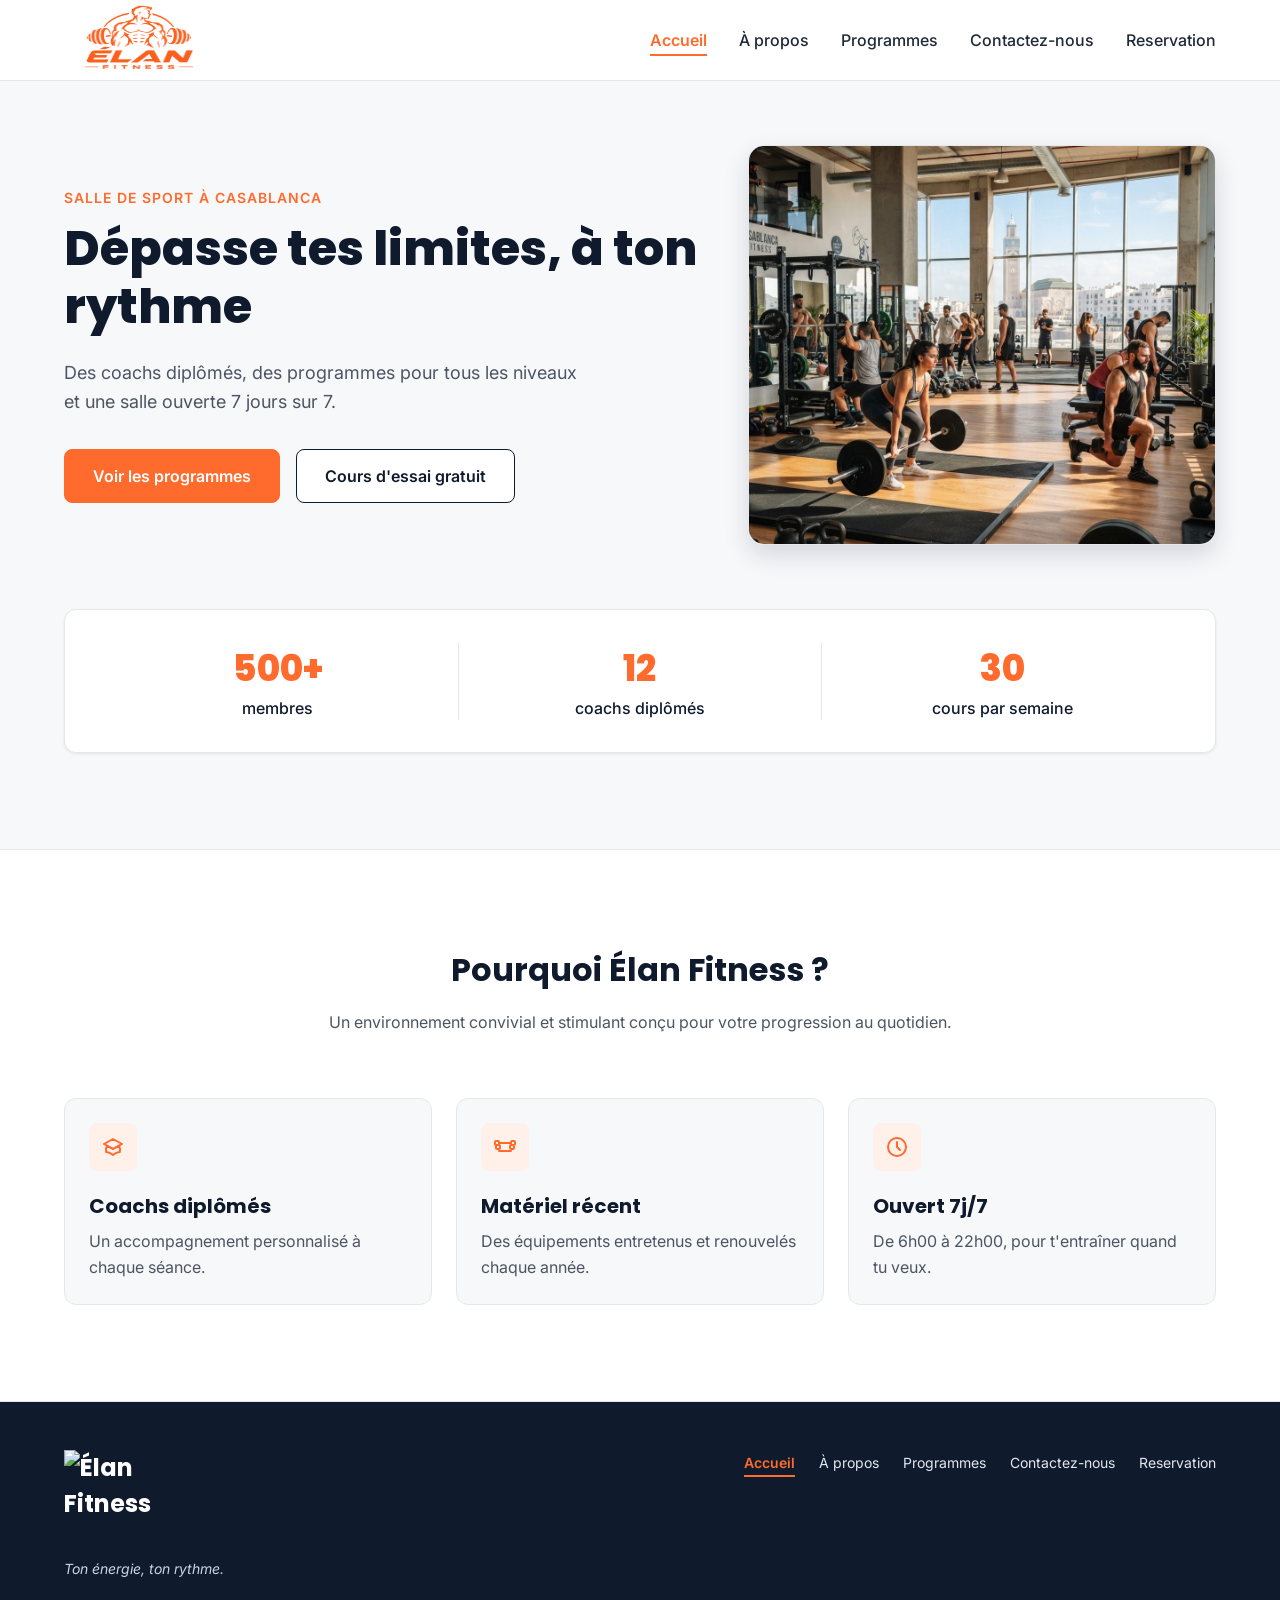
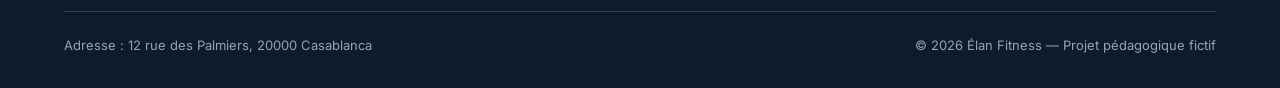
==== commit f5351e57: "modifier path du l'image logo" ====
--- a/index.html
+++ b/index.html
@@ -23,7 +23,7 @@
     <header class="en-tete">
       <div class="conteneur en-tete-contenu">
         <a href="/index.html" class="logo">
-          <img src="img/logo-elan.png" alt="Élan Fitness">
+          <img src="./img/Logo-elan.png" alt="Élan Fitness">
         </a>
 
         <nav aria-label="Navigation principale">
@@ -125,7 +125,7 @@
         <div class="pied-haut">
           <div>
             <p class="logo logo-clair">
-              <img src="img/logo-elan.png" alt="Élan Fitness">
+              <img src="./img/logo-elan.png" alt="Élan Fitness">
             </p>
             <p class="slogan">Ton énergie, ton rythme.</p>
           </div>
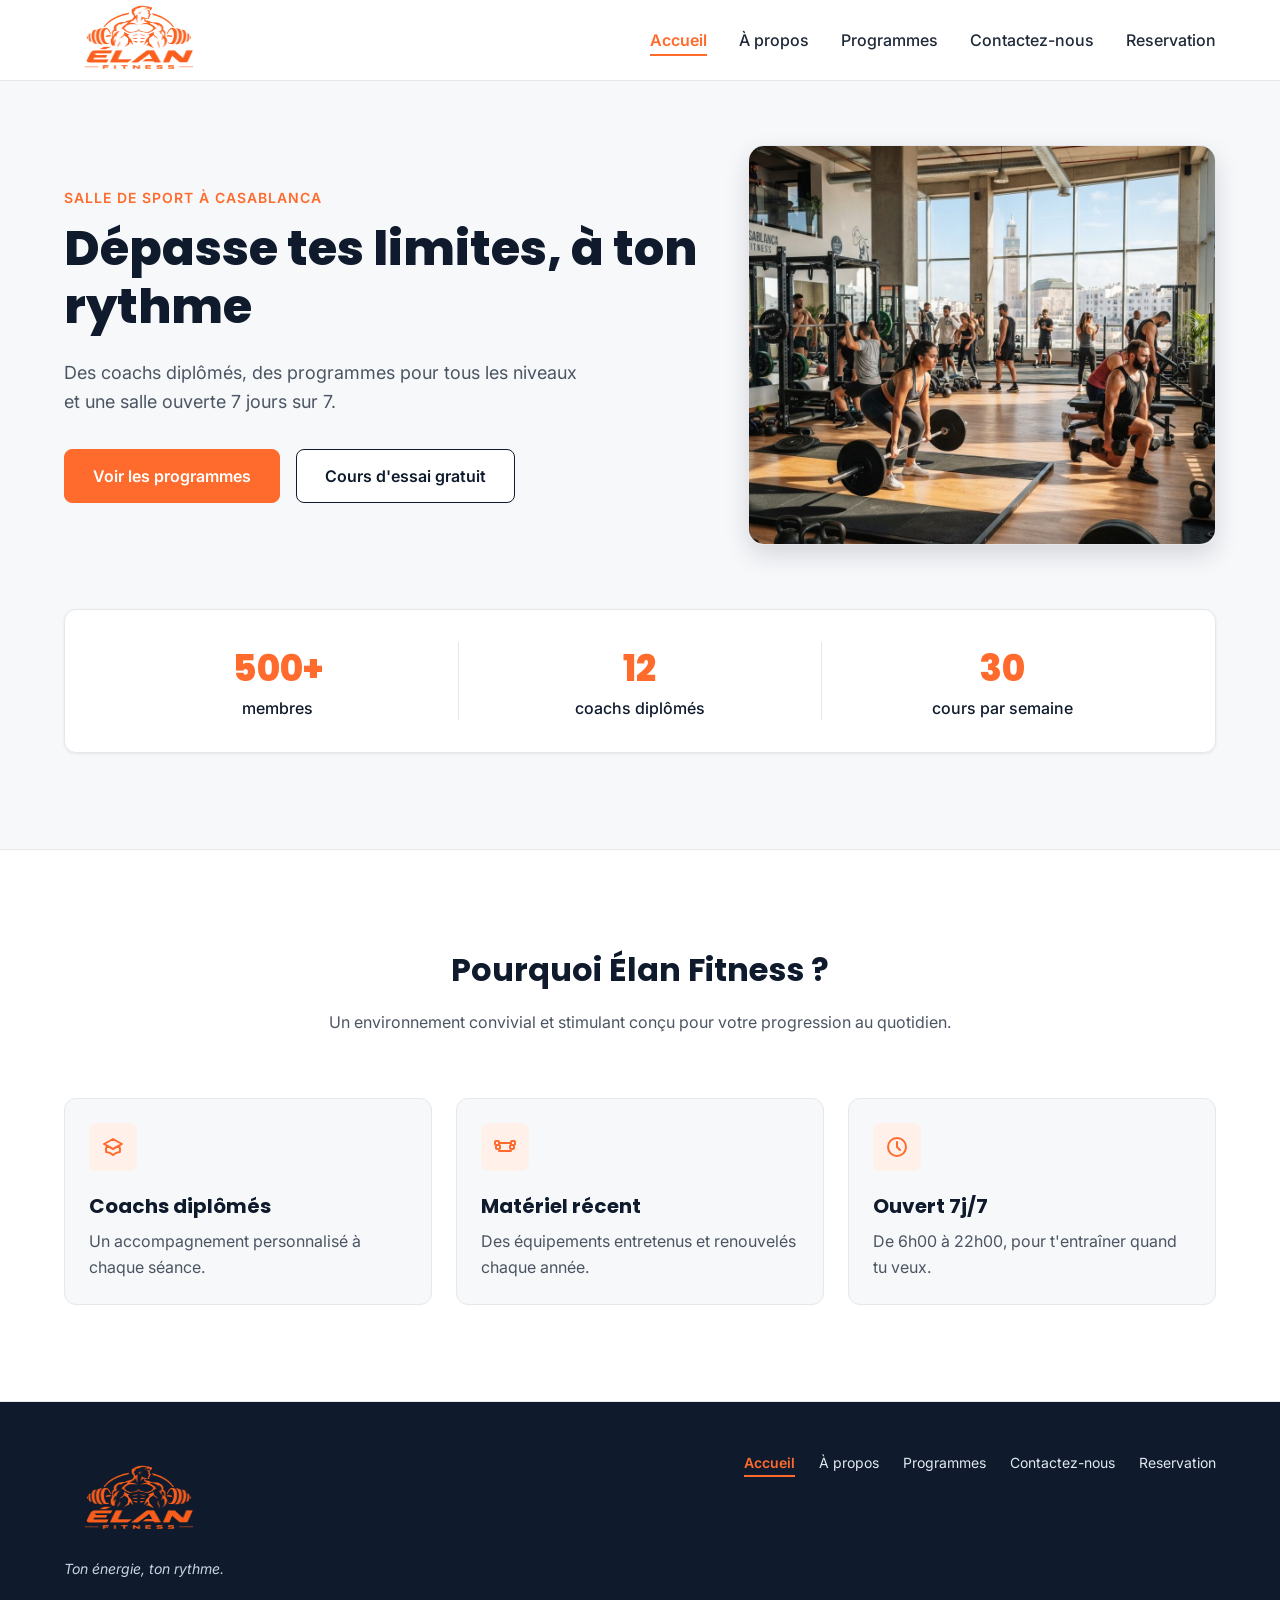
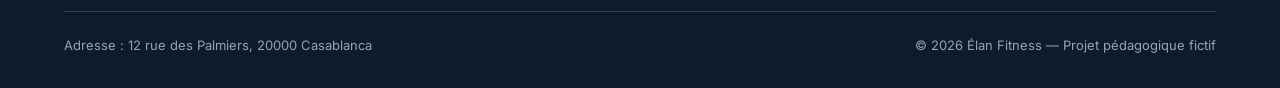
==== commit 6d1b3817: "modifier path du l'image logo sur accueil" ====
--- a/index.html
+++ b/index.html
@@ -125,7 +125,7 @@
         <div class="pied-haut">
           <div>
             <p class="logo logo-clair">
-              <img src="./img/logo-elan.png" alt="Élan Fitness">
+              <img src="./img/Logo-elan.png" alt="Élan Fitness">
             </p>
             <p class="slogan">Ton énergie, ton rythme.</p>
           </div>
